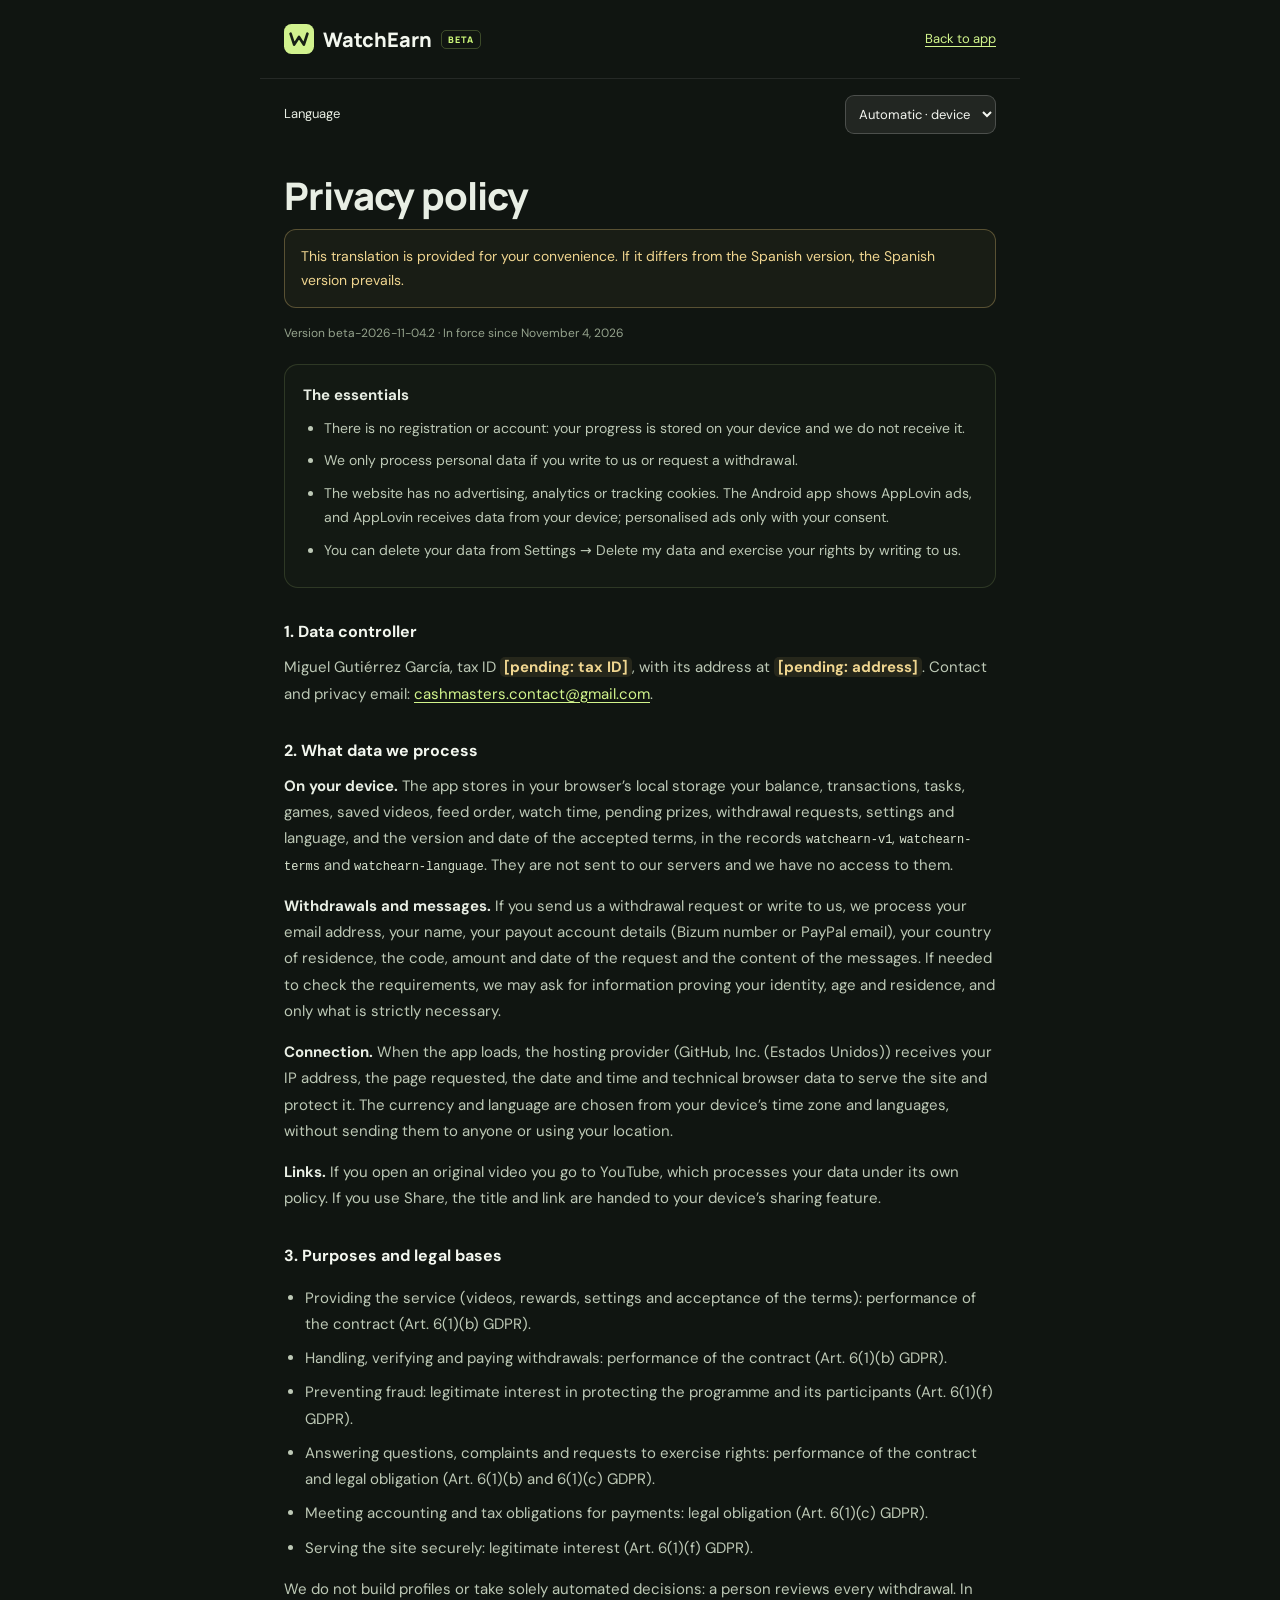
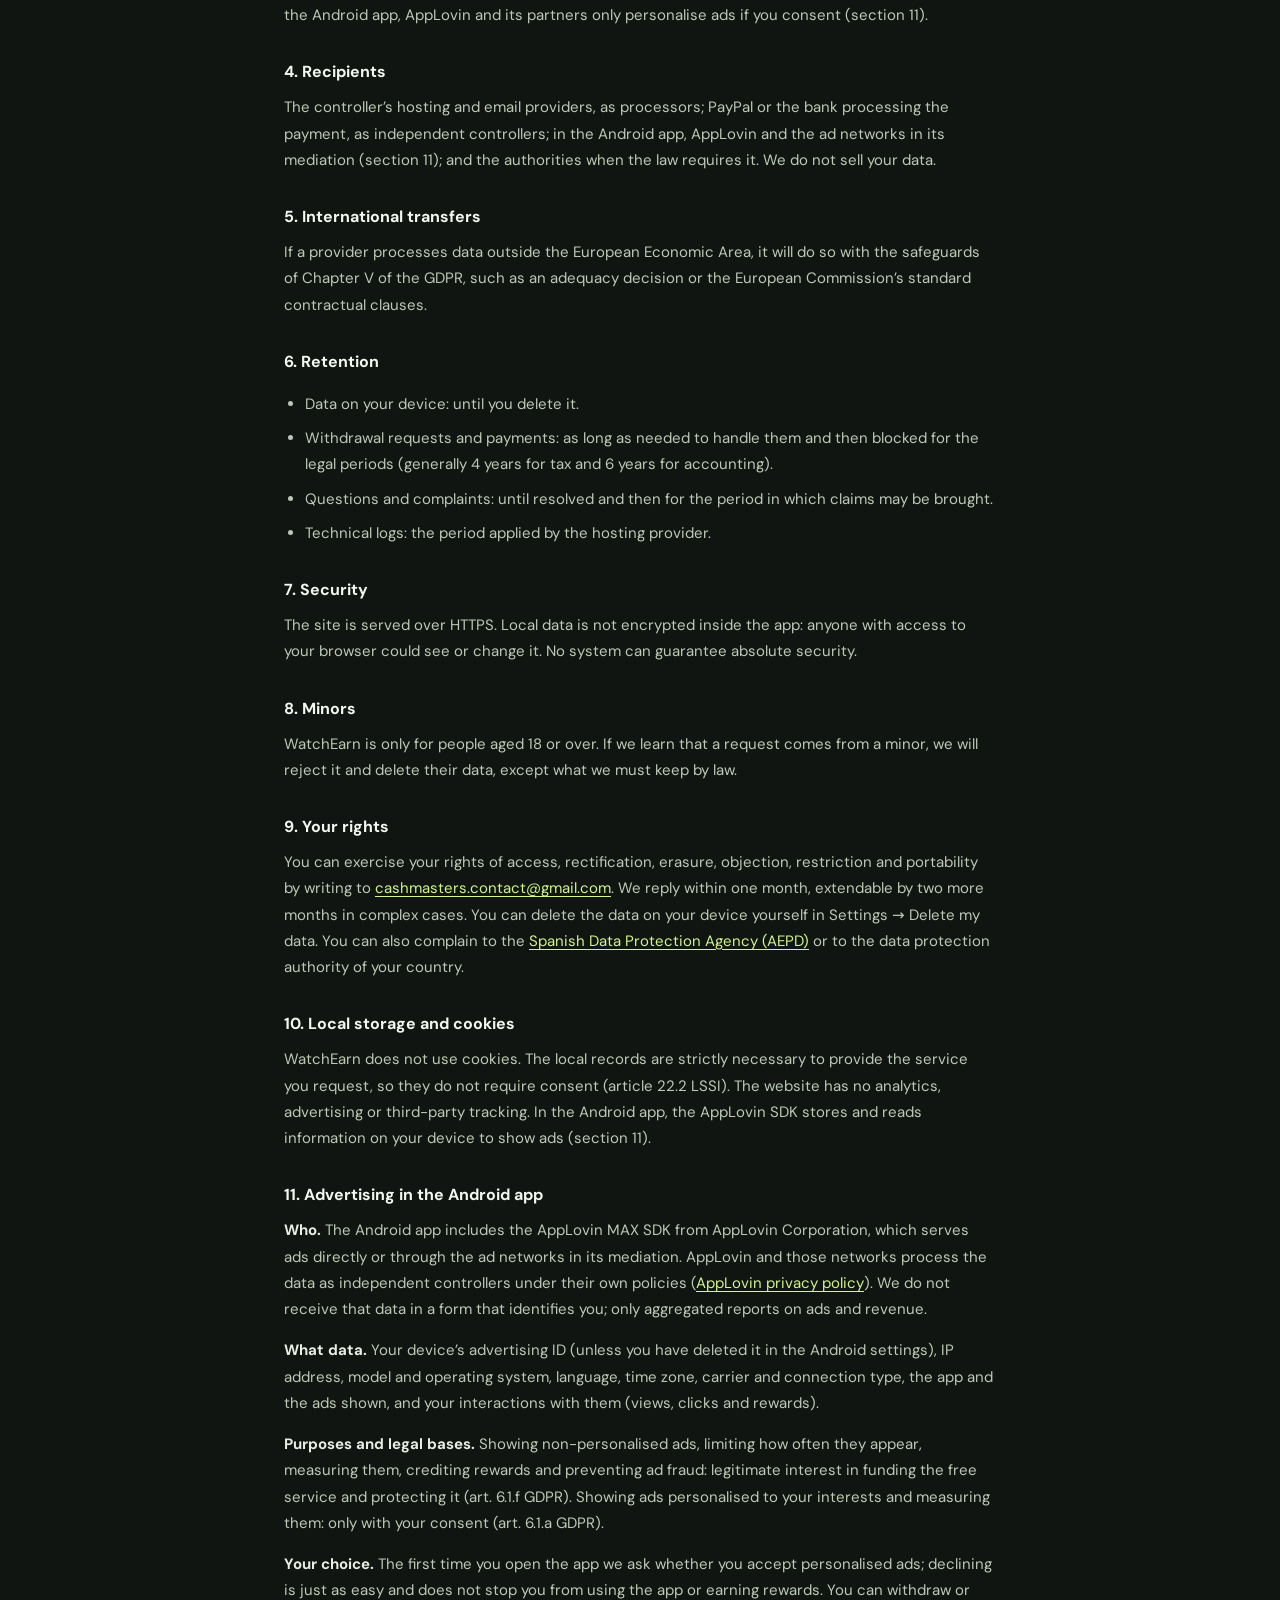
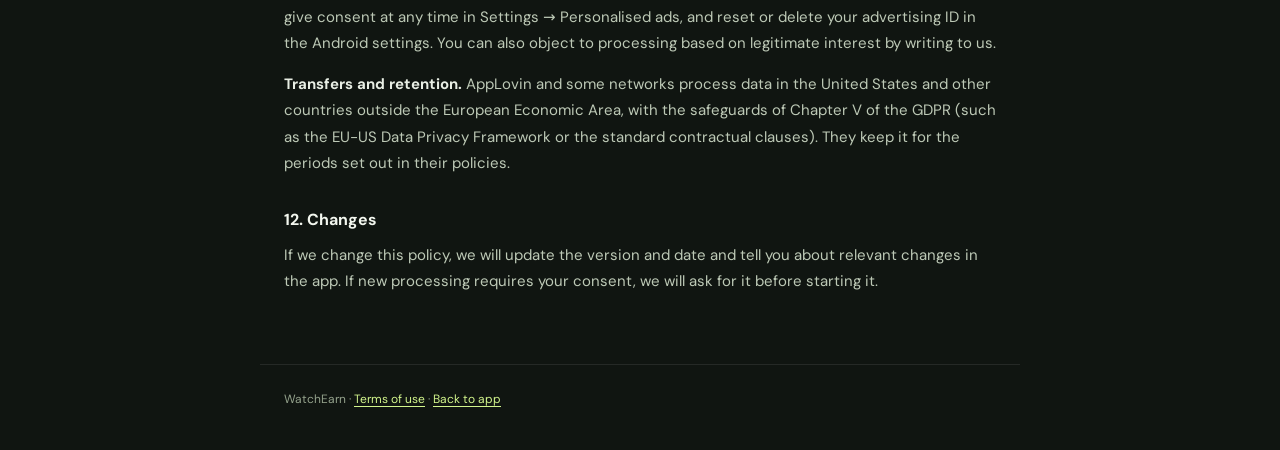
==== privacy.html @ 91444959 "Página pública de WatchEarn Descripción de la app, anuncios, datos, contacto, condiciones y privacid" ====
<!doctype html>
<html lang="es" data-page="legal" data-legal="privacy">
<head>
  <meta charset="utf-8">
  <meta name="viewport" content="width=device-width,initial-scale=1,viewport-fit=cover">
  <meta name="theme-color" content="#101211">
  <meta name="description" content="Política de privacidad de la beta de WatchEarn: datos tratados, finalidades, bases jurídicas, conservación y derechos.">
  <title>Política de privacidad · WatchEarn</title>
  <link rel="icon" href="icon.svg" type="image/svg+xml">
  <link rel="stylesheet" href="legal-page.css">
  <script src="currency.js"></script><script src="locales.js"></script><script src="i18n.js"></script>
</head>
<body>
  <header><a class="brand" href="./"><img src="icon.svg" alt="">WatchEarn <small>BETA</small></a><a href="./">Volver a la app</a></header>
  <div class="language-bar" data-language></div>
  <main>
    <h1 data-no-i18n>Política de privacidad</h1>
    <div id="legal" data-no-i18n></div>
  </main>
  <footer><span data-no-i18n>WatchEarn · </span><a href="terms.html" data-other data-no-i18n>Condiciones de uso</a> · <a href="./">Volver a la app</a></footer>
  <script src="legal-config.js"></script><script src="economy.js"></script><script src="legal.js"></script><script src="legal-text/es.js"></script><script src="legal-page.js"></script>
</body>
</html>
---- legal-page.css ----
/* Standalone legal pages (terms.html, privacy.html): readable, printable, same palette as the app. */
@import url('fonts/fonts.css');
:root{color-scheme:dark}*{box-sizing:border-box}
body{margin:0;background:#101511;color:#e8eee4;font:15px/1.75 'DM Sans',system-ui,-apple-system,BlinkMacSystemFont,"Segoe UI",sans-serif}
a{color:#d2f58c;text-underline-offset:3px}a:focus-visible,summary:focus-visible{outline:2px solid #d2f58c;outline-offset:5px}
header,main,footer,.language-bar{width:min(760px,100%);margin:auto;padding:24px}
header{display:flex;align-items:center;justify-content:space-between;gap:20px;border-bottom:1px solid #ffffff16}
.brand{display:flex;align-items:center;gap:9px;color:#f3f7ef;font:800 20px Manrope,sans-serif;text-decoration:none}.brand img{width:30px;height:30px}
.brand small{border:1px solid #cefa7a3b;border-radius:5px;padding:2px 6px;font-size:9px;letter-spacing:1px;color:#cefa7a}
header>a:last-child{font-size:13px}
.language-bar{padding-block:16px 0}
.language-row{display:flex;gap:14px;align-items:center;justify-content:space-between;font-size:13px}
.language-select{background:#222622;color:#f4f6f0;font:inherit;border:1px solid #ffffff30;border-radius:9px;padding:9px;max-width:70%}
h1{font:800 clamp(28px,5vw,38px)/1.2 Manrope,sans-serif;letter-spacing:-1.1px;margin:15px 0 10px}
h2{font-size:20px;line-height:1.4;margin:36px 0 12px;color:#f3f7ef}
h3{font-size:16px;margin:30px 0 8px;color:#f3f7ef}
p{margin:0 0 15px;color:#bdc9b6}li{color:#bdc9b6;margin:8px 0}ul{padding-left:21px}strong{color:#e8eee4}
.meta,.terms-version{font-size:12px;color:#94a28c}
.legal-summary{padding:17px 18px;margin:20px 0;border:1px solid #d2f58c24;border-radius:14px;background:#d2f58c05}.legal-summary ul{margin:0}.legal-summary li{font-size:14px}.legal-summary p{margin:0 0 6px}
.legal-pending{color:#f0d690;font-weight:650;background:#e6c7771a;border-radius:5px;padding:0 4px}
.legal-language-note{padding:14px 16px;border:1px solid #e6c77750;border-radius:12px;background:#e6c7770b;color:#f0d690;font-size:14px}
table{width:100%;border-collapse:collapse;font-size:13px;margin:19px 0}
th,td{text-align:left;padding:10px 8px;border-bottom:1px solid #ffffff16;vertical-align:top;overflow-wrap:anywhere}th{color:#dce7d2}td{color:#bdc9b6}
code{font-size:12px;color:#dce7d2;overflow-wrap:anywhere}
.rules-example{display:flex;justify-content:space-between;gap:10px;padding:12px 14px;border:1px solid #ffffff16;border-radius:12px;font-size:13px}
details.formula{margin:0 0 15px}details.formula summary{color:#d2f58c;cursor:pointer}details.formula p{font-size:13px;margin-top:10px}
footer{border-top:1px solid #ffffff16;font-size:12px;color:#94a28c;margin-top:30px;padding-bottom:40px}
html[dir=rtl] th,html[dir=rtl] td{text-align:start}
@media(max-width:480px){header,main,footer,.language-bar{padding-inline:16px}body{font-size:14px}header>a:last-child{font-size:12px}h2{font-size:18px}th,td{padding:9px 5px;font-size:12px}}
@media print{:root{color-scheme:light}body{background:#fff;color:#000}p,li,td,th,strong,h1,h2,h3,.meta,.terms-version{color:#000}a{color:#000}header>a:last-child,.language-bar,footer a{display:none}.legal-summary,.legal-language-note{border-color:#999;background:none;color:#000}}
.legal-currencies{font-size:12px;line-height:1.9;color:#bdc9b6}.legal-currencies span{white-space:nowrap}
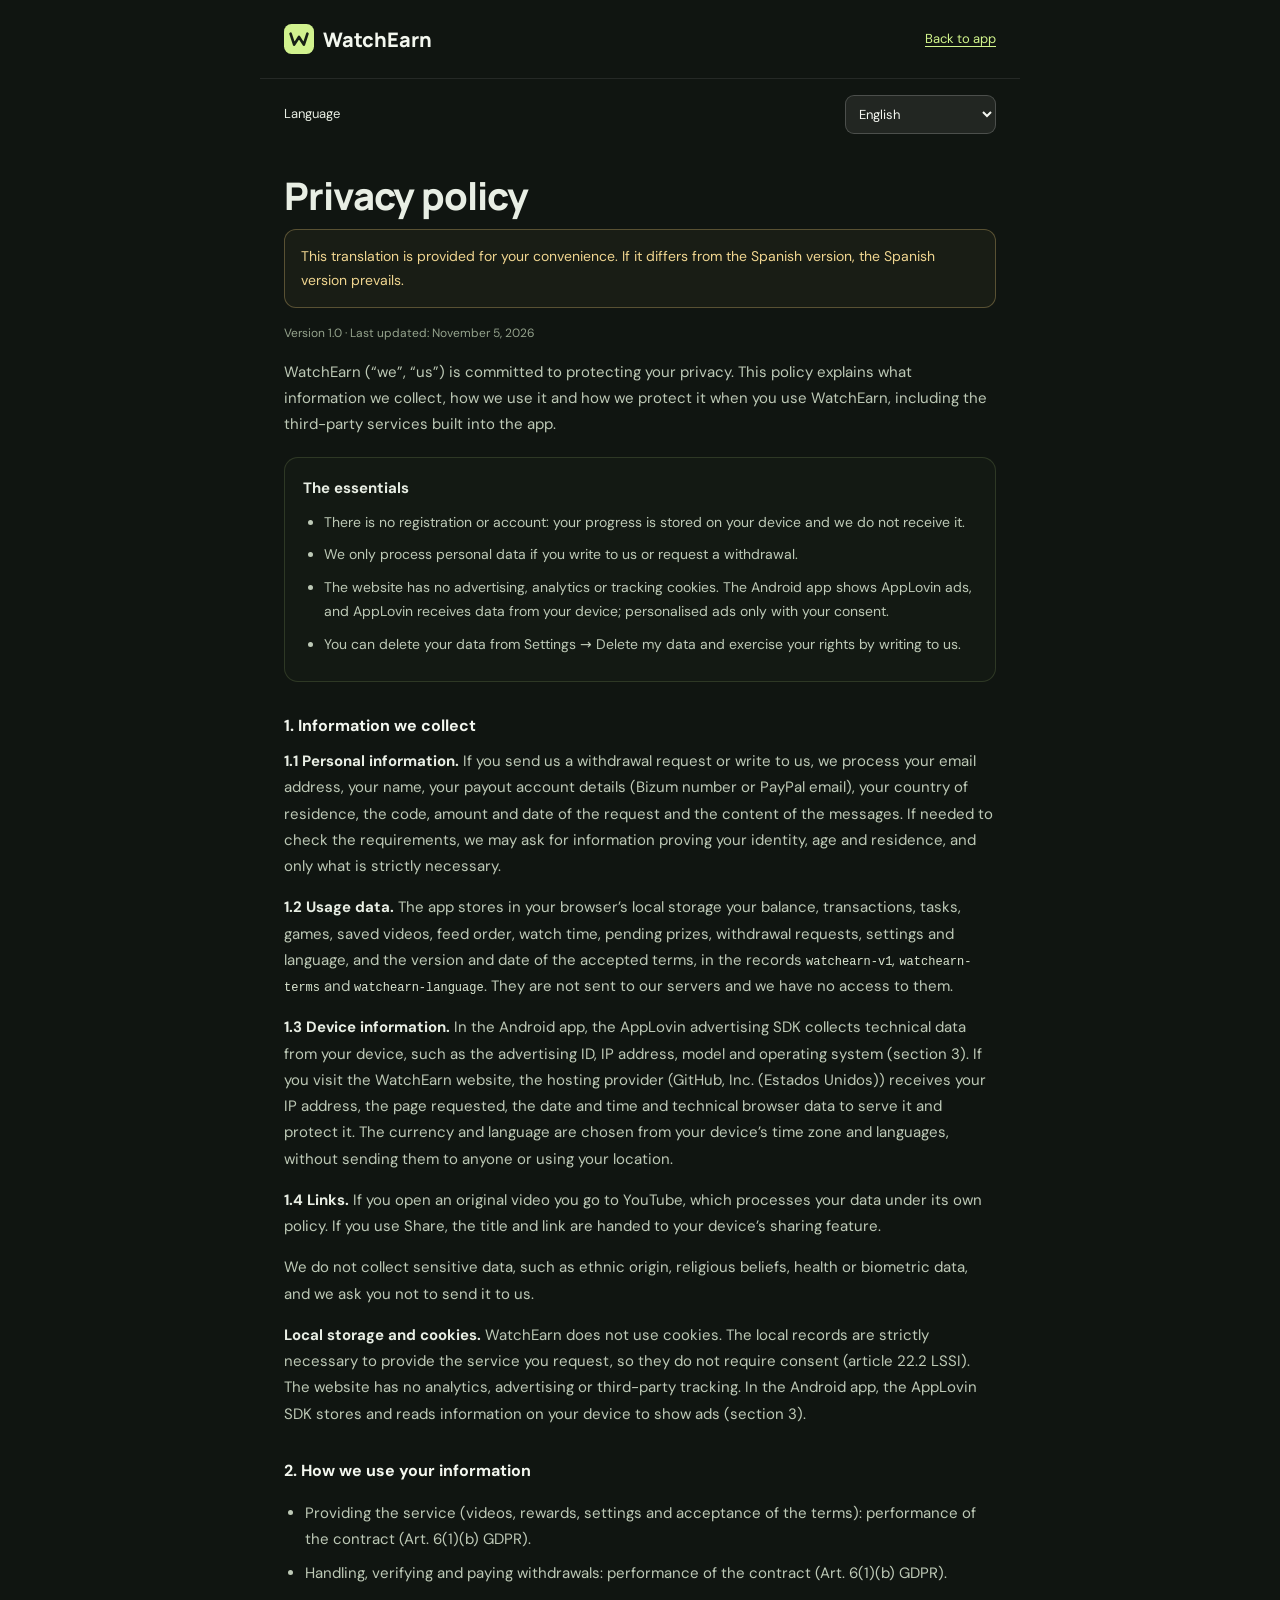
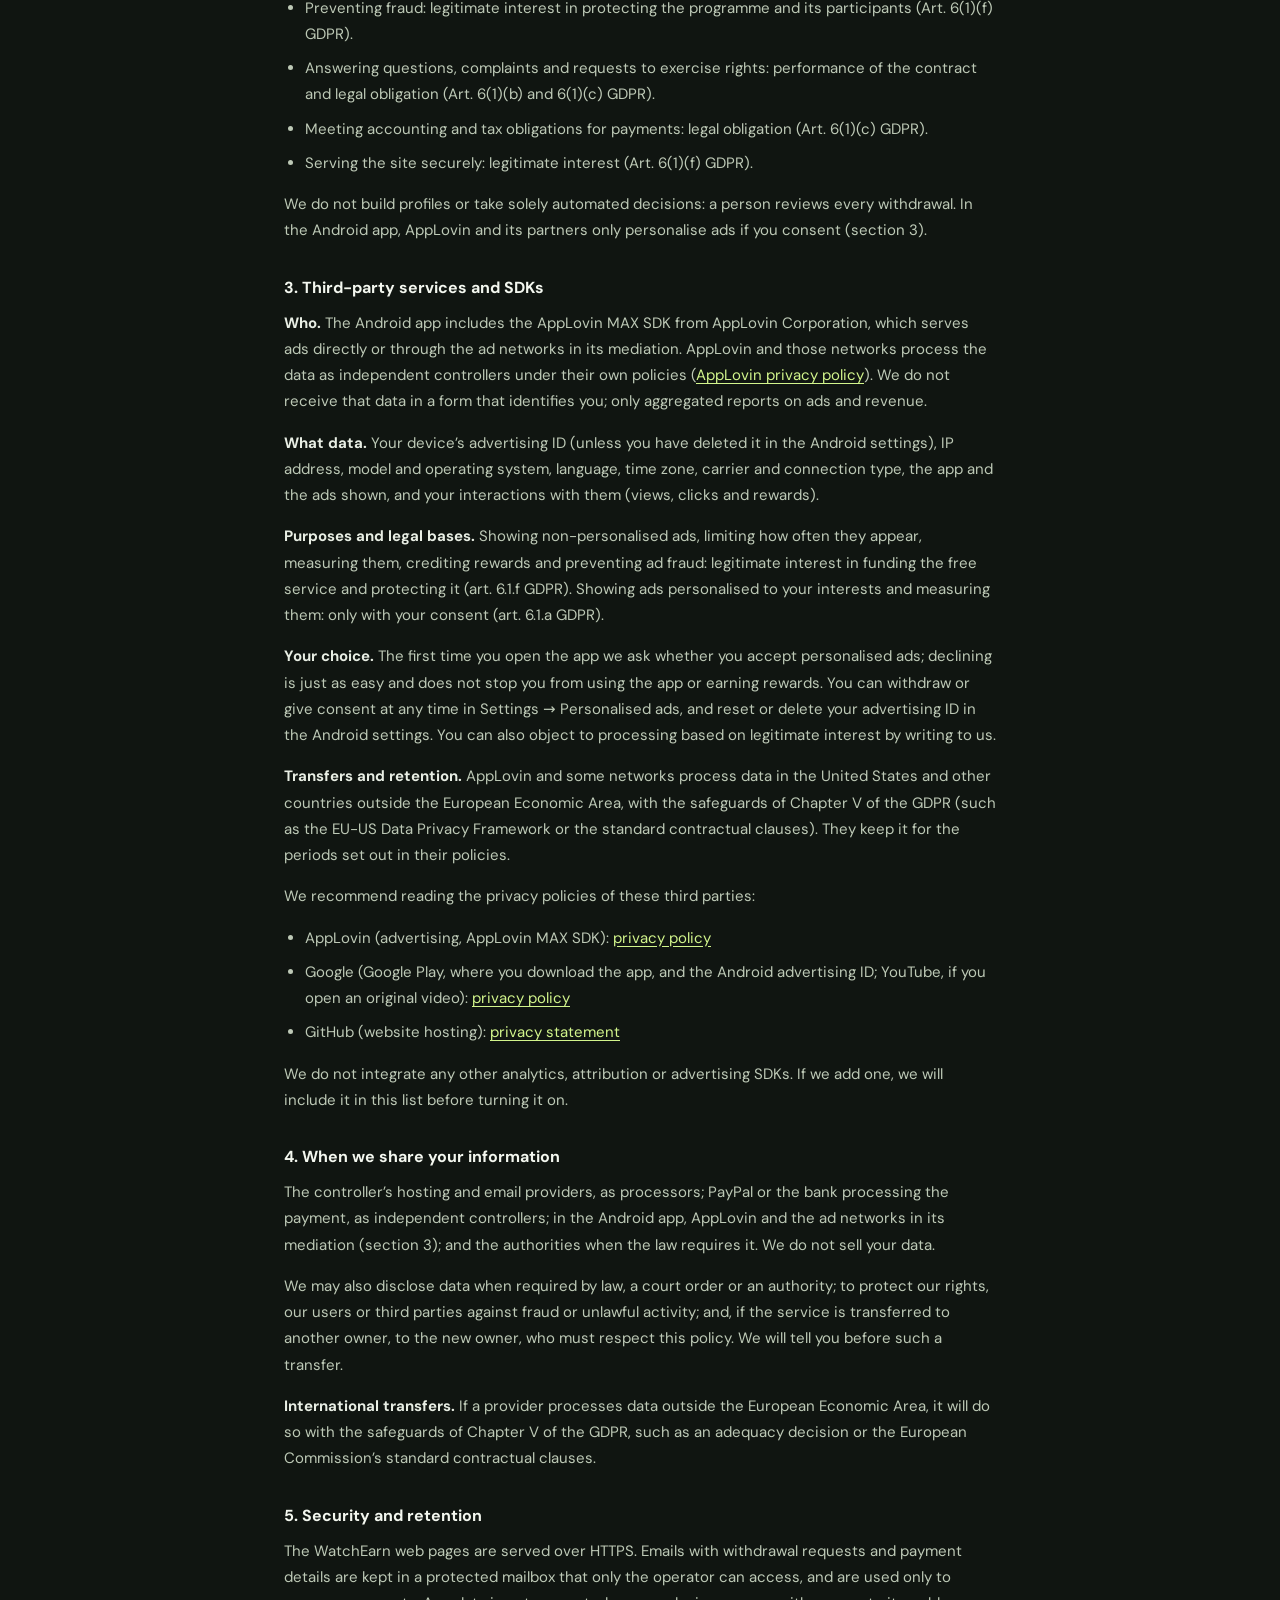
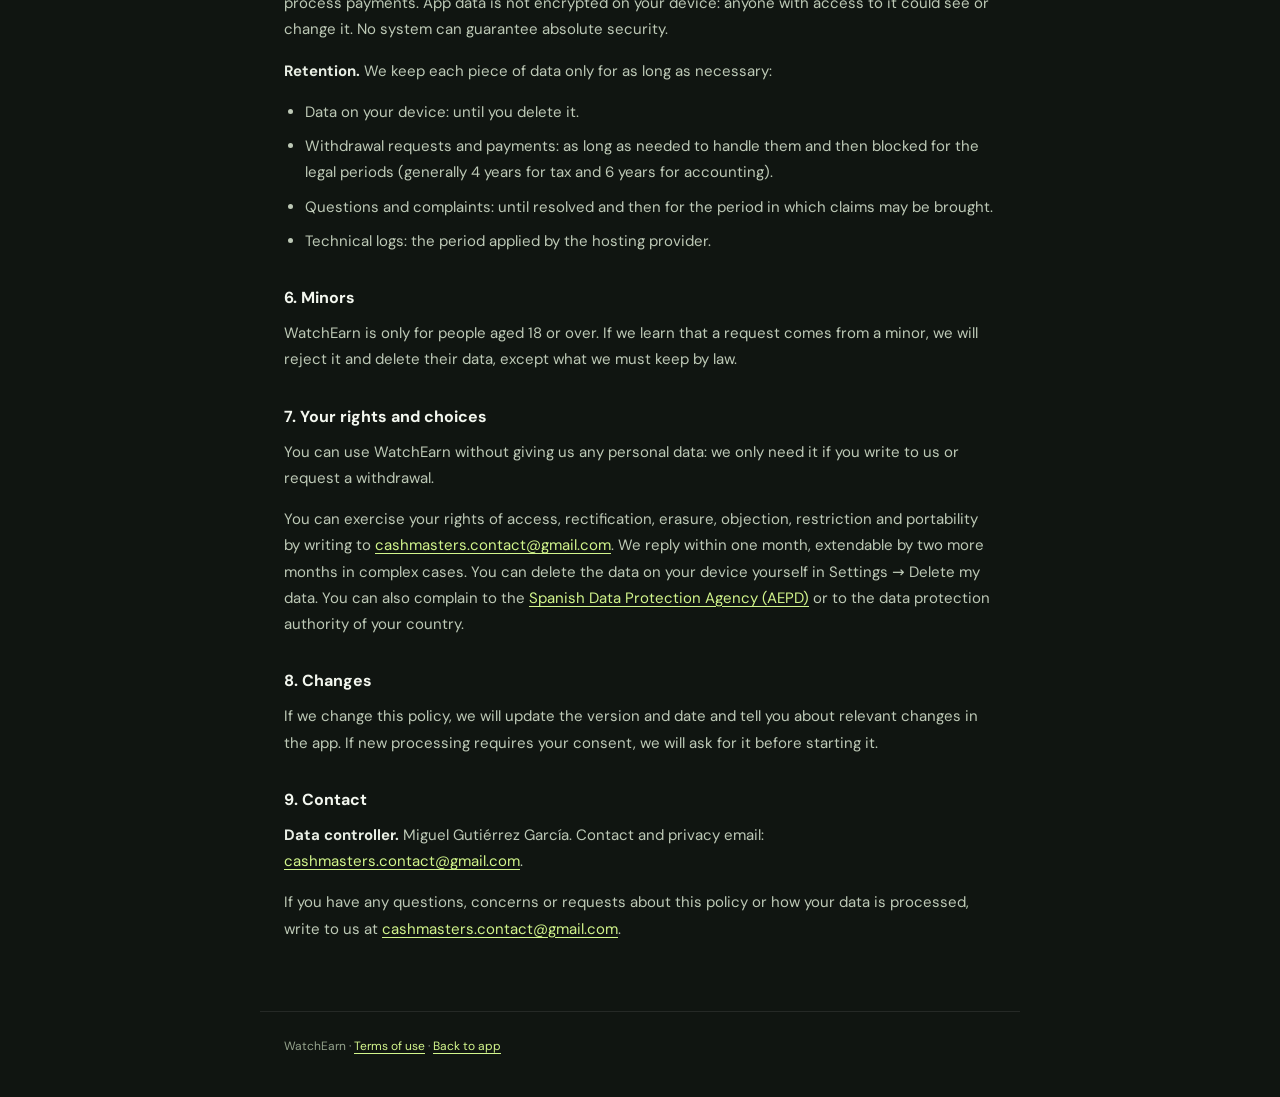
==== commit 43573d62: "Actualiza la página de WatchEarn" ====
--- a/privacy.html
+++ b/privacy.html
@@ -4,14 +4,14 @@
   <meta charset="utf-8">
   <meta name="viewport" content="width=device-width,initial-scale=1,viewport-fit=cover">
   <meta name="theme-color" content="#101211">
-  <meta name="description" content="Política de privacidad de la beta de WatchEarn: datos tratados, finalidades, bases jurídicas, conservación y derechos.">
+  <meta name="description" content="Política de privacidad de WatchEarn: información que recogemos, cómo la usamos, servicios de terceros, conservación y derechos.">
   <title>Política de privacidad · WatchEarn</title>
   <link rel="icon" href="icon.svg" type="image/svg+xml">
   <link rel="stylesheet" href="legal-page.css">
   <script src="currency.js"></script><script src="locales.js"></script><script src="i18n.js"></script>
 </head>
 <body>
-  <header><a class="brand" href="./"><img src="icon.svg" alt="">WatchEarn <small>BETA</small></a><a href="./">Volver a la app</a></header>
+  <header><a class="brand" href="./"><img src="icon.svg" alt="">WatchEarn</a><a href="./">Volver a la app</a></header>
   <div class="language-bar" data-language></div>
   <main>
     <h1 data-no-i18n>Política de privacidad</h1>
--- a/legal-page.css
+++ b/legal-page.css
@@ -6,7 +6,7 @@
 header,main,footer,.language-bar{width:min(760px,100%);margin:auto;padding:24px}
 header{display:flex;align-items:center;justify-content:space-between;gap:20px;border-bottom:1px solid #ffffff16}
 .brand{display:flex;align-items:center;gap:9px;color:#f3f7ef;font:800 20px Manrope,sans-serif;text-decoration:none}.brand img{width:30px;height:30px}
-.brand small{border:1px solid #cefa7a3b;border-radius:5px;padding:2px 6px;font-size:9px;letter-spacing:1px;color:#cefa7a}
+
 header>a:last-child{font-size:13px}
 .language-bar{padding-block:16px 0}
 .language-row{display:flex;gap:14px;align-items:center;justify-content:space-between;font-size:13px}
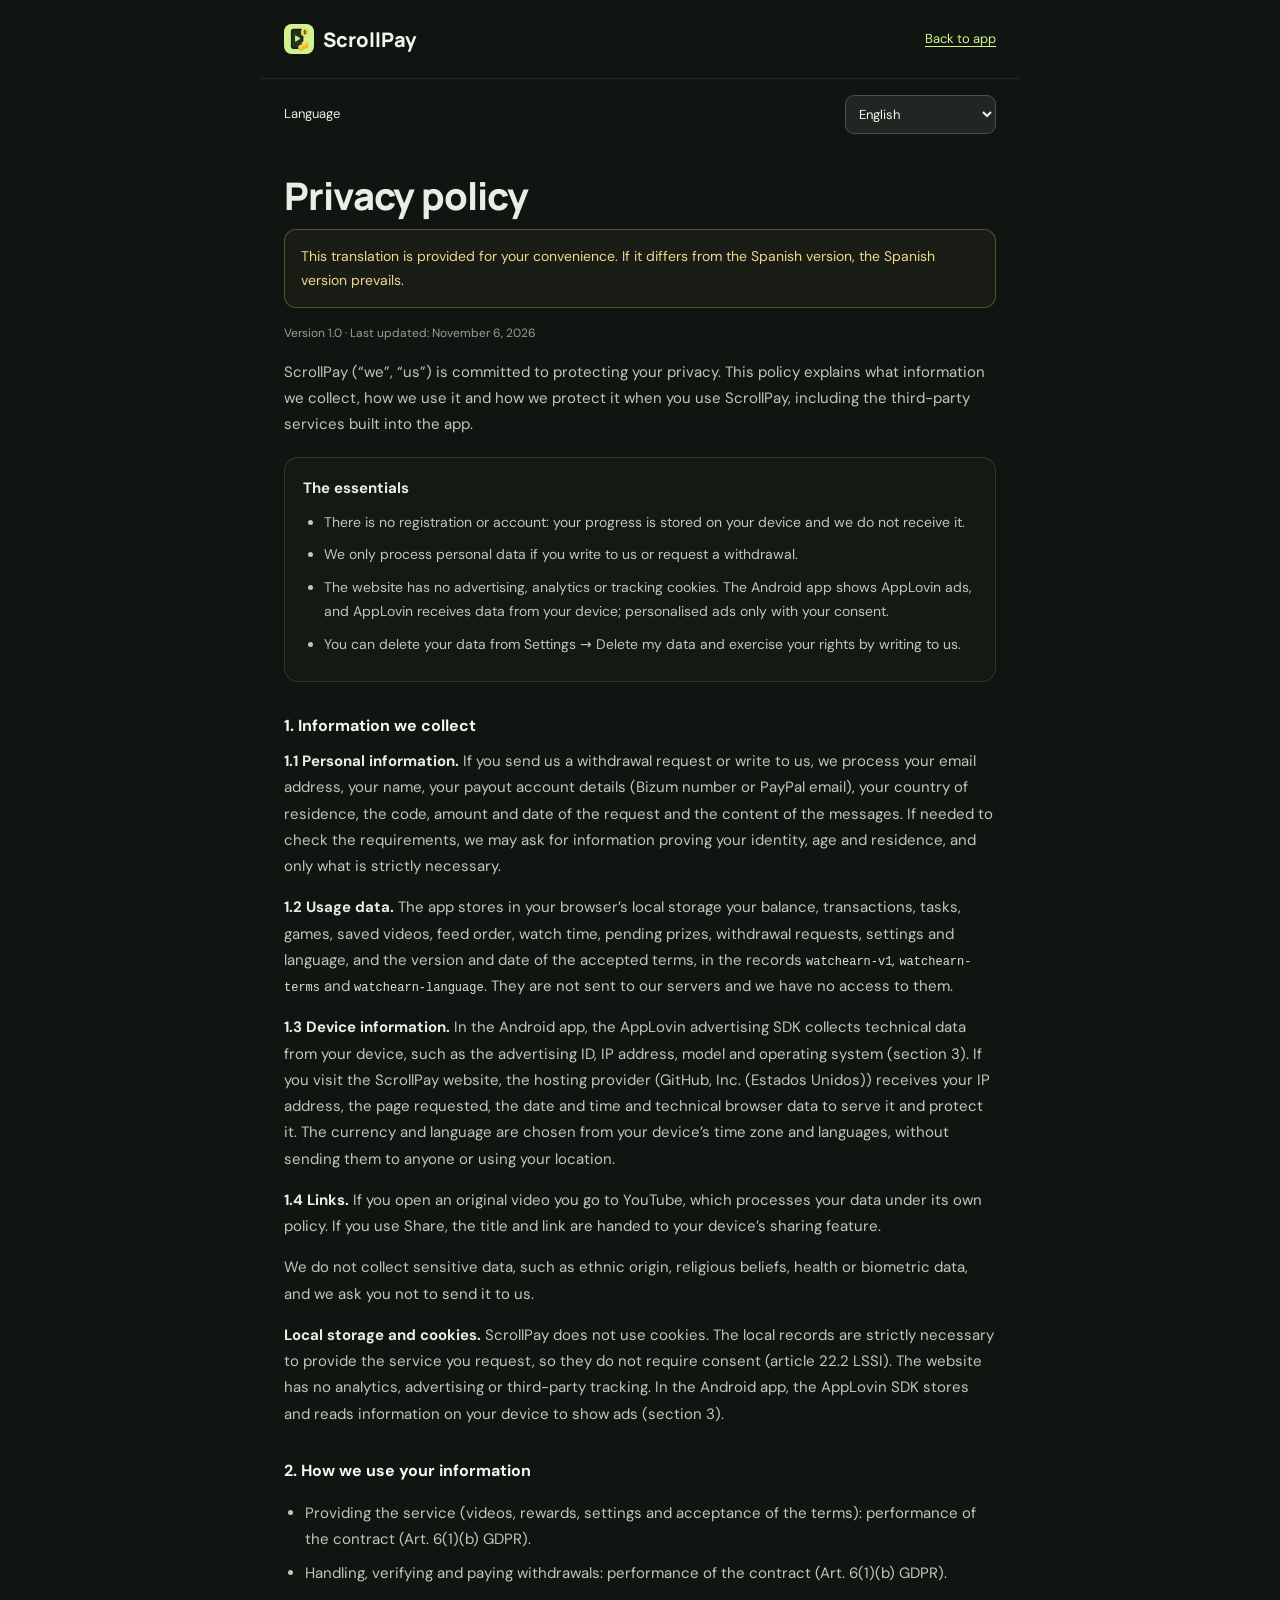
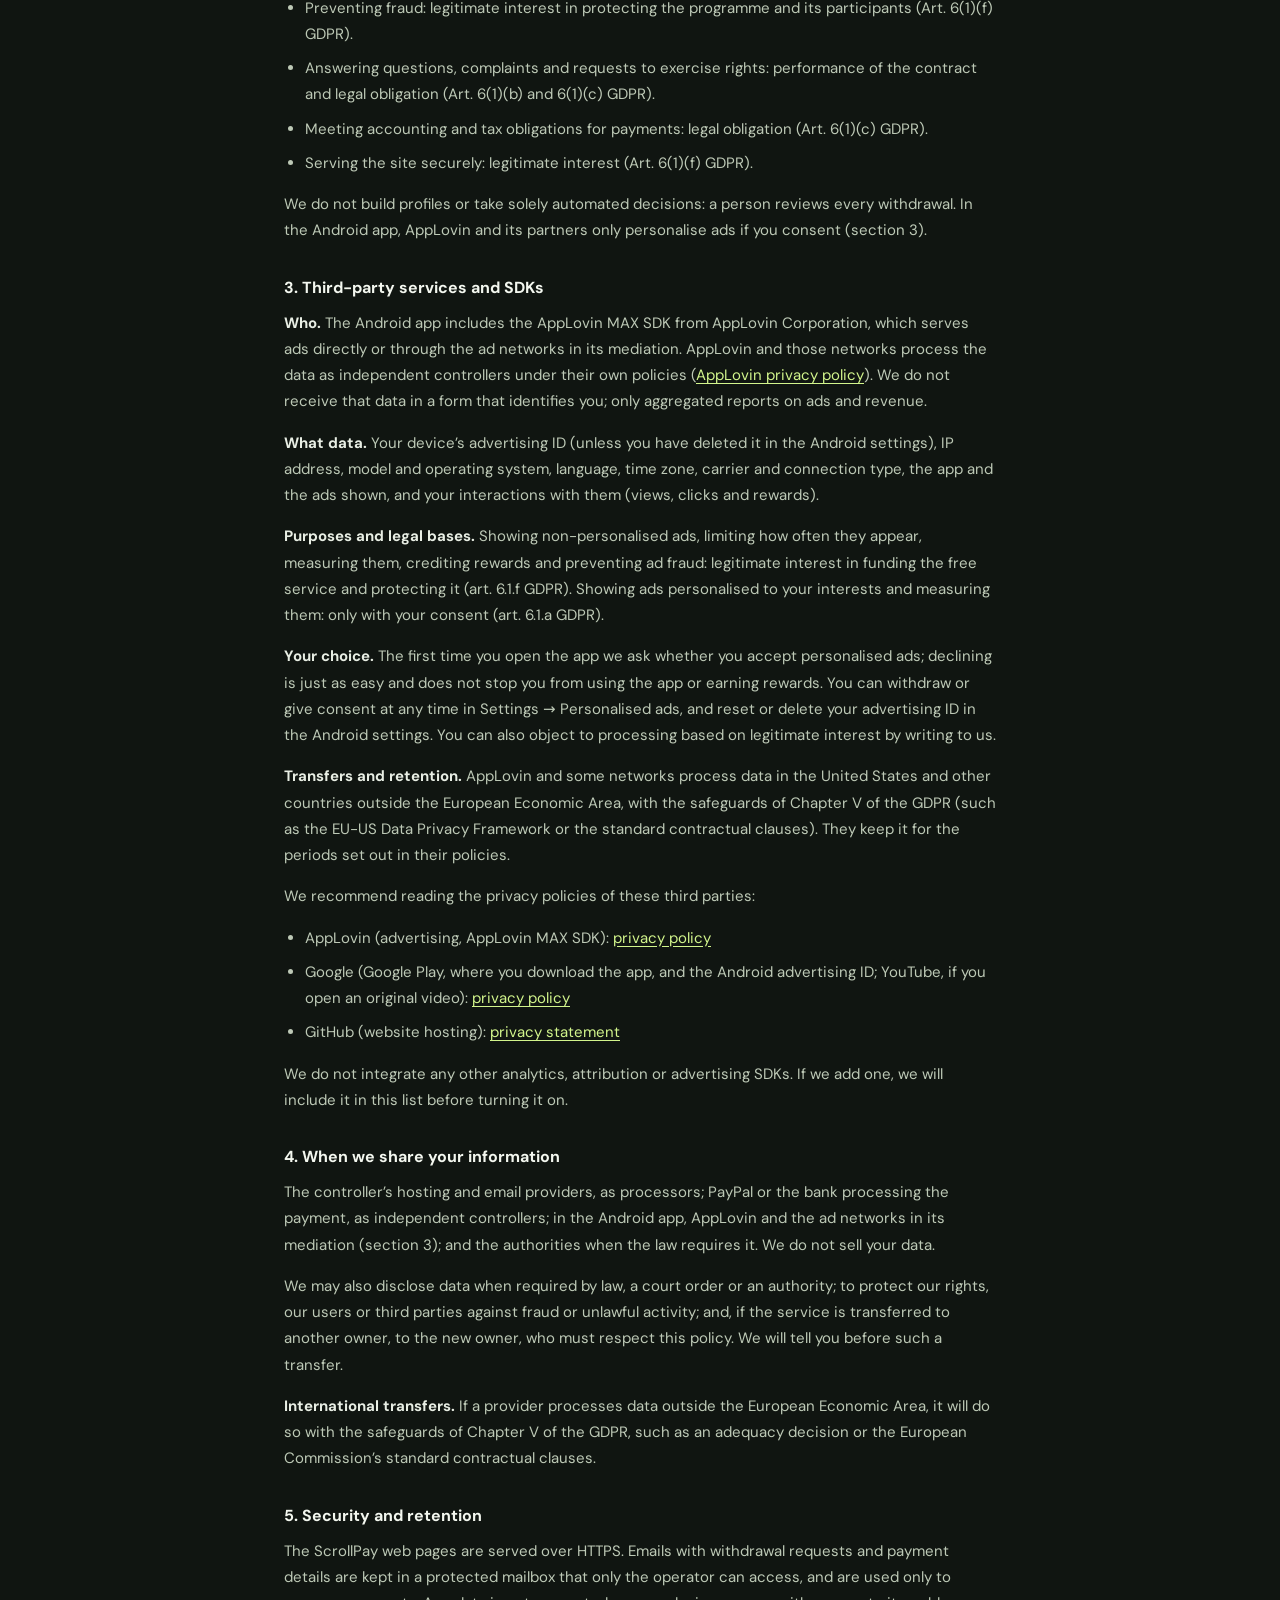
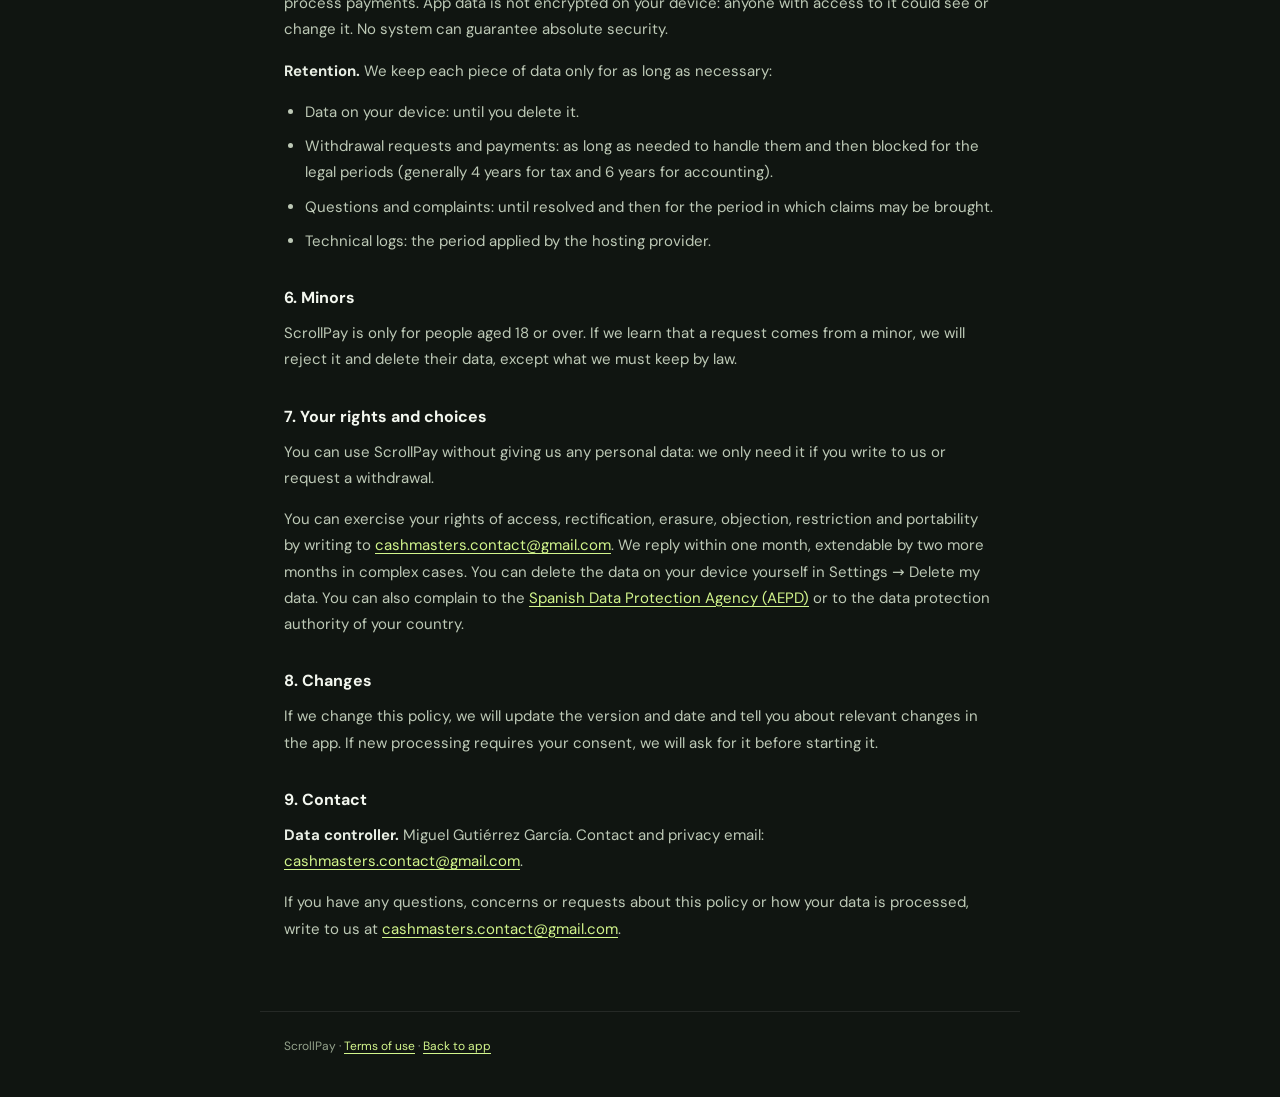
==== commit 53c756d2: "Actualiza la página de ScrollPay" ====
--- a/privacy.html
+++ b/privacy.html
@@ -4,20 +4,20 @@
   <meta charset="utf-8">
   <meta name="viewport" content="width=device-width,initial-scale=1,viewport-fit=cover">
   <meta name="theme-color" content="#101211">
-  <meta name="description" content="Política de privacidad de WatchEarn: información que recogemos, cómo la usamos, servicios de terceros, conservación y derechos.">
-  <title>Política de privacidad · WatchEarn</title>
+  <meta name="description" content="Política de privacidad de ScrollPay: información que recogemos, cómo la usamos, servicios de terceros, conservación y derechos.">
+  <title>Política de privacidad · ScrollPay</title>
   <link rel="icon" href="icon.svg" type="image/svg+xml">
   <link rel="stylesheet" href="legal-page.css">
   <script src="currency.js"></script><script src="locales.js"></script><script src="i18n.js"></script>
 </head>
 <body>
-  <header><a class="brand" href="./"><img src="icon.svg" alt="">WatchEarn</a><a href="./">Volver a la app</a></header>
+  <header><a class="brand" href="./"><img src="icon.svg" alt="">ScrollPay</a><a href="./">Volver a la app</a></header>
   <div class="language-bar" data-language></div>
   <main>
     <h1 data-no-i18n>Política de privacidad</h1>
     <div id="legal" data-no-i18n></div>
   </main>
-  <footer><span data-no-i18n>WatchEarn · </span><a href="terms.html" data-other data-no-i18n>Condiciones de uso</a> · <a href="./">Volver a la app</a></footer>
+  <footer><span data-no-i18n>ScrollPay · </span><a href="terms.html" data-other data-no-i18n>Condiciones de uso</a> · <a href="./">Volver a la app</a></footer>
   <script src="legal-config.js"></script><script src="economy.js"></script><script src="legal.js"></script><script src="legal-text/es.js"></script><script src="legal-page.js"></script>
 </body>
 </html>
